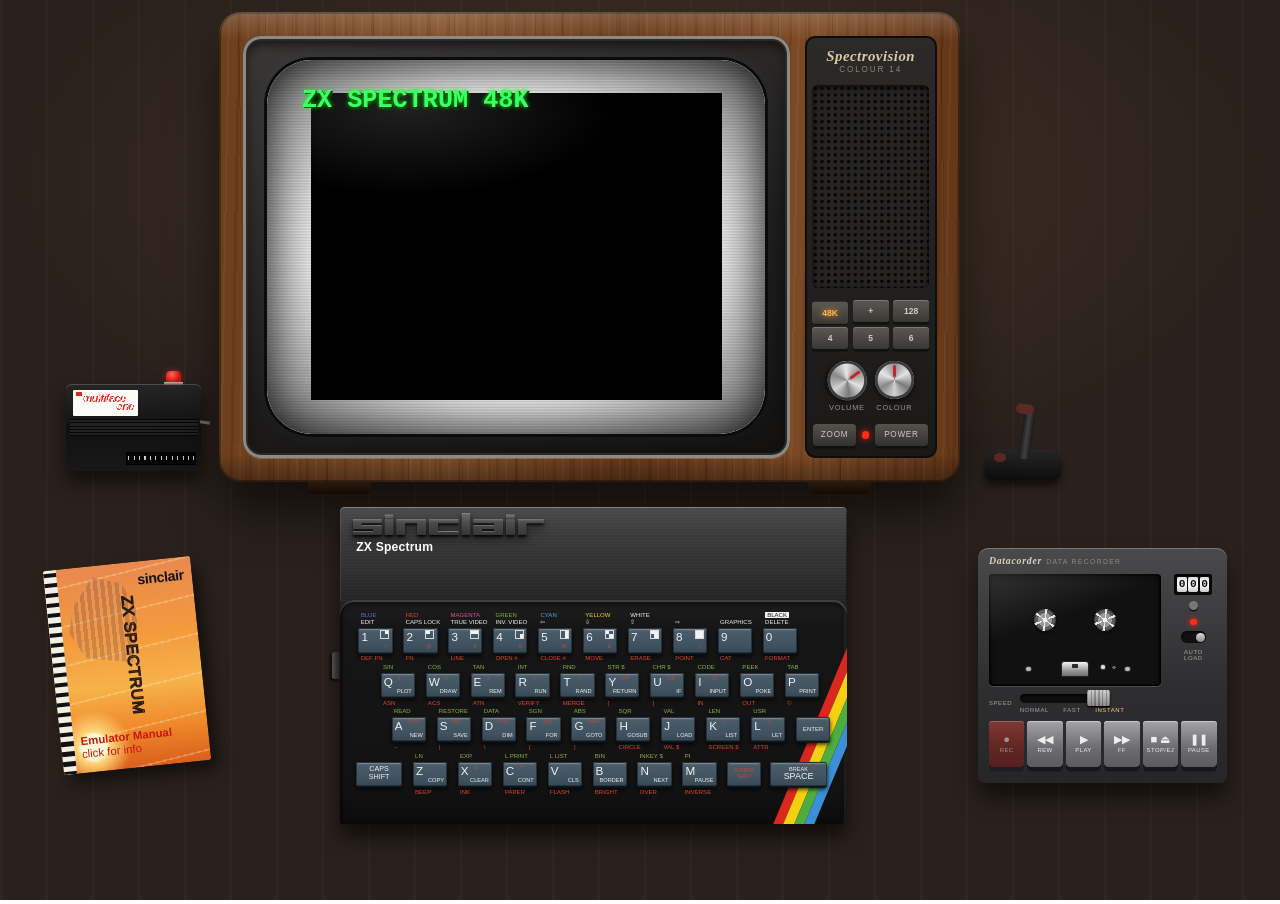
==== test/shot.html @ 8ab2e379 "Turn the controls into an 80s desk No more buttons or checkboxes: every control is a piece of hardwa" ====
<!doctype html><meta charset="utf-8"><style>html,body{margin:0;height:100%}iframe{border:0;width:100%;height:100%}</style>
<iframe id="f" src="../index.html"></iframe>
<script>{ const q = new URLSearchParams(location.search); if (q.get("w")) { f.style.width = q.get("w") + "px"; f.style.height = q.get("h") + "px"; } }</script>
<script>
// screenshot helper: ?state=tape|menu|manual shows the page in that state
const st = new URLSearchParams(location.search).get('state');
f.onload = async () => {
  const w = f.contentWindow, d = f.contentDocument;
  await new Promise(r => setTimeout(r, 800));
  if (st === 'tape' || st === 'menu') {
    w.loadFile('hello.tap', new Uint8Array(await (await fetch('hello.tap')).arrayBuffer()));
    w.eval('zx.tape.blockIdx = 1; zx.tape.pos = 4000; zx.tape.playing = true');
    d.getElementById('door').click();
  }
  if (st === 'menu') w.freeze(true);
  if (st === 'manual') d.getElementById('manualBook').click();
};
</script>
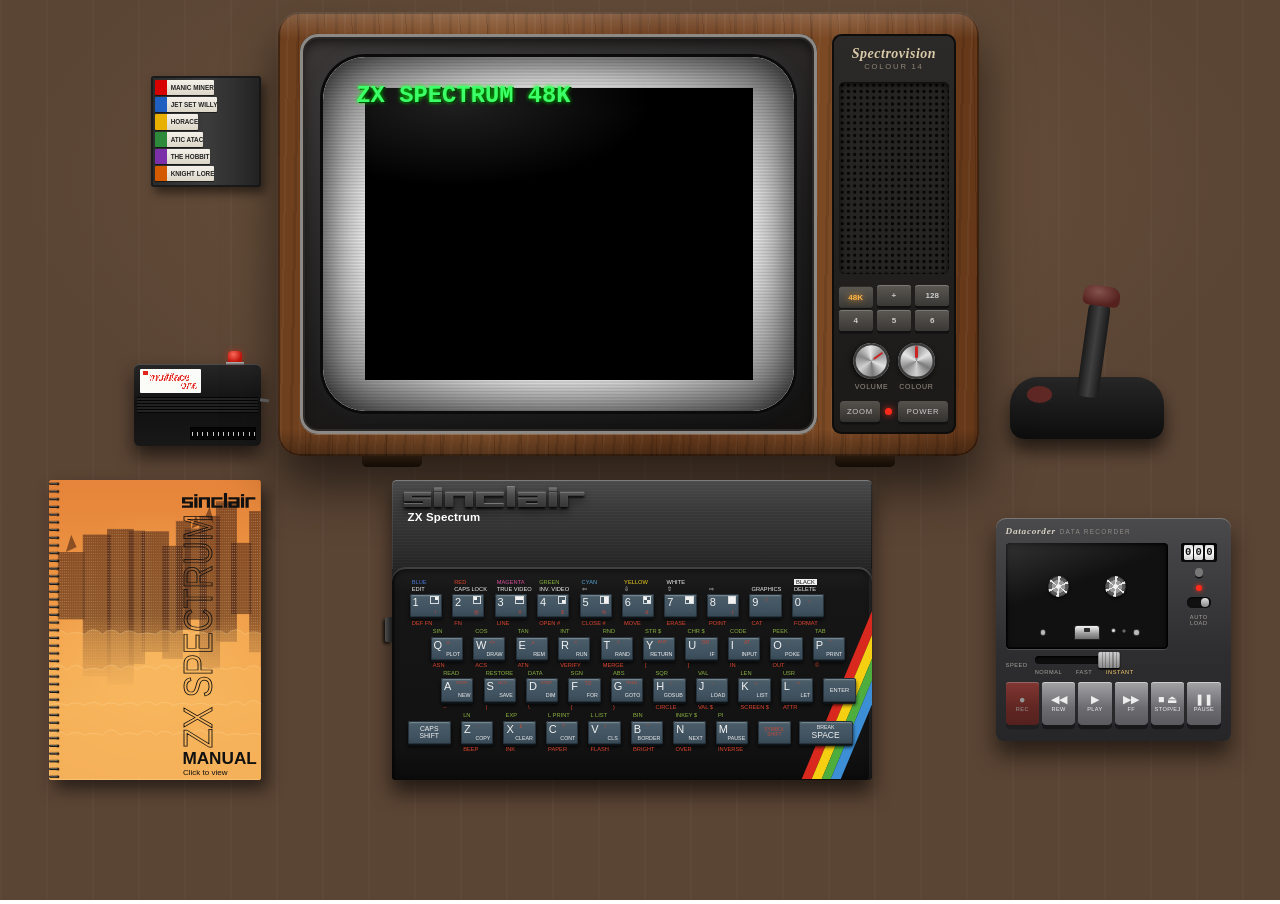
==== commit c94b66c3: "Software catalogue and Multiface menu on the Spectrum's screen; F-key shortcuts A cassette rack on t" ====
--- a/test/shot.html
+++ b/test/shot.html
@@ -1,9 +1,9 @@
 <!doctype html><meta charset="utf-8"><style>html,body{margin:0;height:100%}iframe{border:0;width:100%;height:100%}</style>
 <iframe id="f" src="../index.html"></iframe>
-<script>{ const q = new URLSearchParams(location.search); if (q.get("w")) { f.style.width = q.get("w") + "px"; f.style.height = q.get("h") + "px"; } }</script>
+<script>{ const q = new URLSearchParams(location.search); if (q.get("page")) f.src = "../index.html?" + q.get("page"); if (q.get("w")) { f.style.width = q.get("w") + "px"; f.style.height = q.get("h") + "px"; } }</script>
 <script>
-// screenshot helper: ?state=tape|menu|manual shows the page in that state
-const st = new URLSearchParams(location.search).get('state');
+// screenshot helper: ?state=tape|menu|manual|catalogue shows the page in that state
+const q = new URLSearchParams(location.search), st = q.get('state');
 f.onload = async () => {
   const w = f.contentWindow, d = f.contentDocument;
   await new Promise(r => setTimeout(r, 800));
@@ -14,5 +14,6 @@
   }
   if (st === 'menu') w.freeze(true);
   if (st === 'manual') d.getElementById('manualBook').click();
+  if (st === 'catalogue') { d.getElementById('rack').click(); d.querySelector('#catalogue input').value = q.get('q') || 'manic miner'; d.querySelector('#catalogue form').requestSubmit(); }
 };
 </script>
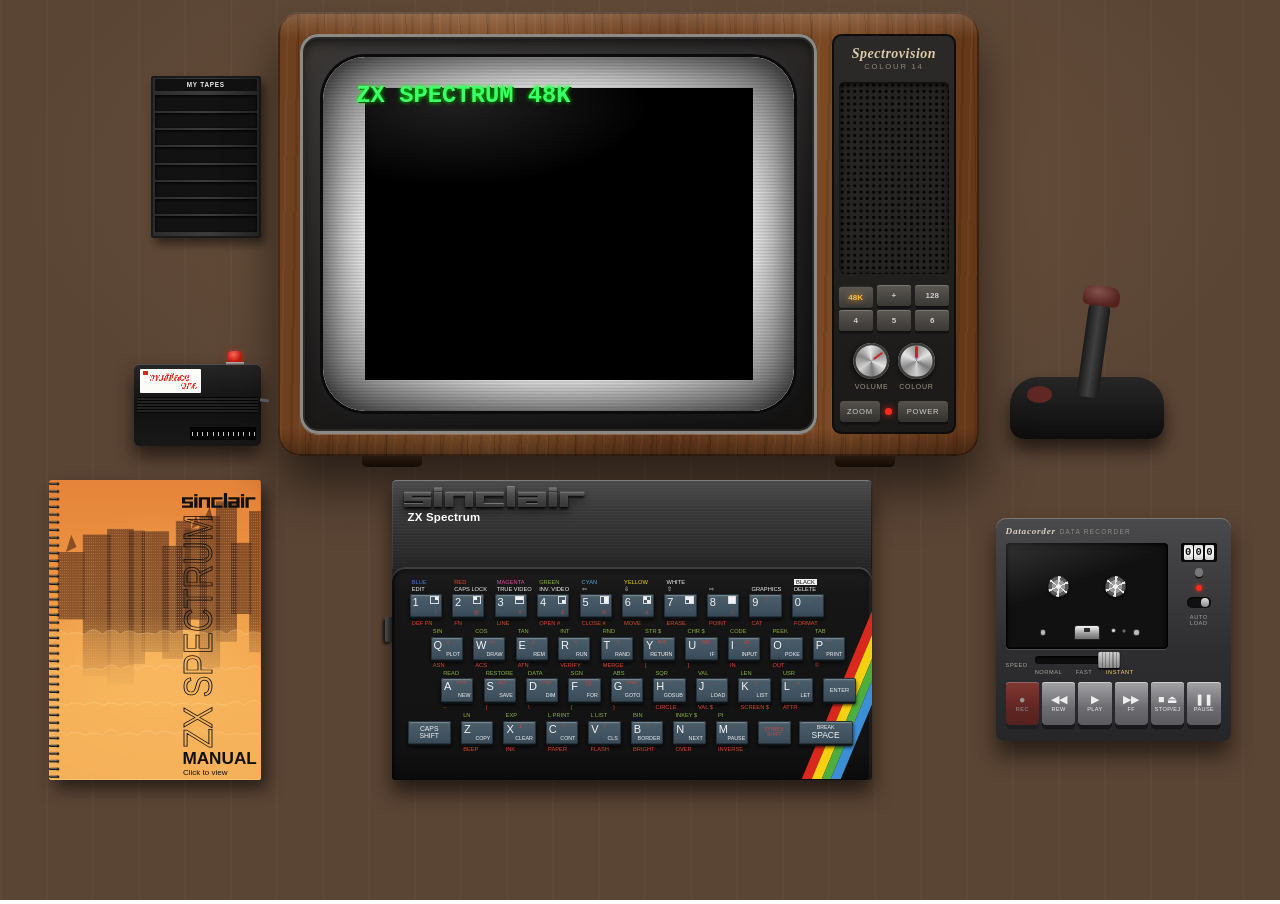
==== commit cd880f9f: "Phone polish: ZX icon in the ROM font, 8 tapes, touch joystick, no text selection - the app icon dra" ====
--- a/test/shot.html
+++ b/test/shot.html
@@ -14,6 +14,9 @@
   }
   if (st === 'menu') w.freeze(true);
   if (st === 'manual') d.getElementById('manualBook').click();
+  if (st === 'touchjoy') d.getElementById('touchJoy').hidden = false;
+  if (st === 'tapes') w.openTapesMenu();
+  if (st === 'intro') w.openCatalogue();
   if (st === 'catalogue') { d.getElementById('rack').click(); d.querySelector('#catalogue input').value = q.get('q') || 'manic miner'; d.querySelector('#catalogue form').requestSubmit(); }
 };
 </script>
